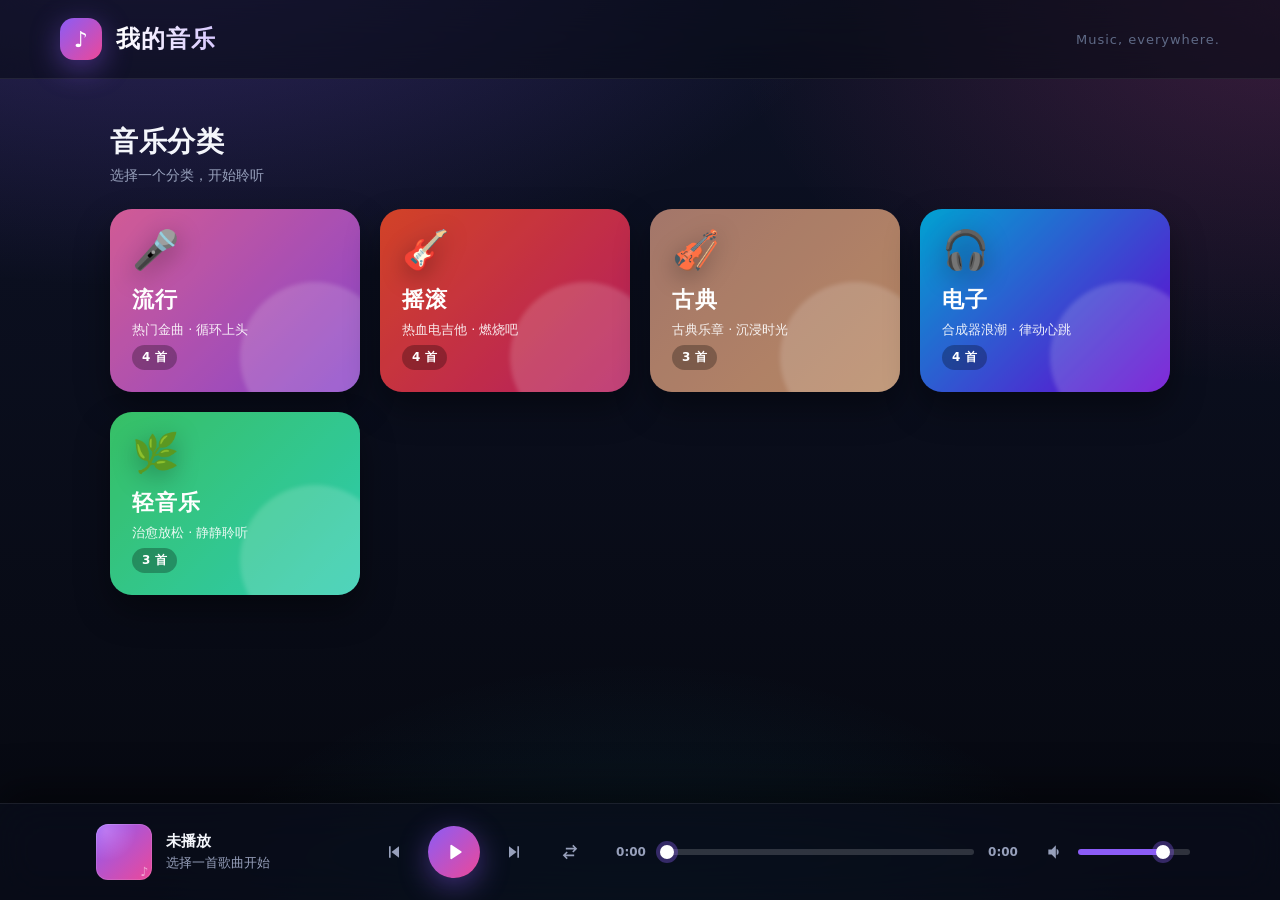
==== music-player/index.html @ e462b1aa "feat: 集成音乐播放器，新增文件查看/音乐播放双标签并修复资源文件加载 - 解压并集成 music-player（18 首本地音频 + playlist.txt + 播放器页面） - 顶层新增「文" ====
<!DOCTYPE html>
<html lang="zh-CN">
<head>
  <meta charset="UTF-8" />
  <meta name="viewport" content="width=device-width, initial-scale=1.0" />
  <meta name="theme-color" content="#0a0e1a" />
  <title>我的音乐 · Music Player</title>
  <link rel="stylesheet" href="style.css" />
</head>
<body>
  <!-- ===================== 顶部标题栏 ===================== -->
  <header class="app-header" id="appHeader">
    <div class="app-header__brand">
      <span class="app-header__logo">♪</span>
      <h1 class="app-header__title">我的音乐</h1>
    </div>
    <span class="app-header__tagline">Music, everywhere.</span>
  </header>

  <!-- ===================== 主内容区 ===================== -->
  <main class="app-main">
    <!-- 分类卡片视图 -->
    <section id="categoriesView" class="view categories-view">
      <div class="section-head">
        <h2 class="section-head__title">音乐分类</h2>
        <p class="section-head__hint">选择一个分类，开始聆听</p>
      </div>
      <div id="categoriesGrid" class="categories-grid"></div>
    </section>

    <!-- 歌曲列表视图 -->
    <section id="songsView" class="view songs-view is-hidden">
      <div class="songs-view__head">
        <button id="backToCategoriesBtn" class="back-btn" type="button" aria-label="返回分类">
          <span class="back-btn__arrow">←</span>
          <span>全部分类</span>
        </button>
        <div class="songs-view__titles">
          <h2 id="songsViewTitle" class="songs-view__title">分类</h2>
          <p id="songsViewSubtitle" class="songs-view__subtitle">0 首歌曲</p>
        </div>
      </div>
      <ul id="songsList" class="songs-list"></ul>
    </section>
  </main>

  <!-- ===================== 底部固定播放条 ===================== -->
  <footer id="miniPlayer" class="mini-player">
    <div class="mini-player__inner">
      <!-- 当前歌曲信息（点击进入播放详情页） -->
      <button id="miniTrackInfo" class="mini-track" type="button" aria-label="打开播放详情页">
        <span id="miniCover" class="mini-track__cover cover"></span>
        <span class="mini-track__meta">
          <span id="miniTitle" class="mini-track__title">未播放</span>
          <span id="miniArtist" class="mini-track__artist">选择一首歌曲开始</span>
        </span>
      </button>

      <!-- 播放控制 -->
      <div class="mini-player__controls">
        <button id="prevBtn" class="ctrl-btn" type="button" aria-label="上一首"></button>
        <button id="playPauseBtn" class="ctrl-btn ctrl-btn--primary" type="button" aria-label="播放/暂停"></button>
        <button id="nextBtn" class="ctrl-btn" type="button" aria-label="下一首"></button>
        <button id="miniMoveBtn" class="ctrl-btn" type="button" aria-label="移动到分类" title="移动到分类"></button>
      </div>

      <!-- 进度条 -->
      <div class="mini-player__progress">
        <span id="curTime" class="time-label">0:00</span>
        <input id="progressBar" class="range range--progress" type="range" min="0" max="100" step="0.1" value="0" aria-label="播放进度" />
        <span id="durTime" class="time-label">0:00</span>
      </div>

      <!-- 音量控制 -->
      <div class="mini-player__volume">
        <button id="muteBtn" class="icon-btn" type="button" aria-label="静音切换"></button>
        <input id="volumeBar" class="range range--volume" type="range" min="0" max="1" step="0.01" value="0.8" aria-label="音量" />
      </div>
    </div>
  </footer>

  <!-- ===================== 全屏播放详情页 ===================== -->
  <div id="nowPlayingView" class="now-playing is-hidden" aria-hidden="true">
    <div class="now-playing__bg"></div>
    <button id="closeNowPlayingBtn" class="now-playing__close" type="button" aria-label="关闭详情页">✕</button>

    <div class="now-playing__content">
      <!-- 旋转唱片 / 大封面 -->
      <div class="now-playing__art">
        <div class="vinyl" id="vinyl">
          <div class="vinyl__disc">
            <div id="npCover" class="vinyl__cover cover"></div>
          </div>
        </div>
      </div>

      <!-- 信息与控制面板 -->
      <div class="now-playing__panel">
        <span id="npCategory" class="now-playing__category">分类</span>
        <h2 id="npTitle" class="now-playing__title">歌名</h2>
        <p id="npArtist" class="now-playing__artist">歌手</p>
        <p id="npAlbum" class="now-playing__album">专辑</p>

        <div id="npLyrics" class="now-playing__lyrics"></div>

        <div class="now-playing__progress">
          <span id="npCurTime" class="time-label">0:00</span>
          <input id="npProgressBar" class="range range--progress" type="range" min="0" max="100" step="0.1" value="0" aria-label="播放进度" />
          <span id="npDurTime" class="time-label">0:00</span>
        </div>

        <div class="now-playing__controls">
          <button id="npPrevBtn" class="ctrl-btn" type="button" aria-label="上一首"></button>
          <button id="npPlayPauseBtn" class="ctrl-btn ctrl-btn--primary ctrl-btn--large" type="button" aria-label="播放/暂停"></button>
          <button id="npNextBtn" class="ctrl-btn" type="button" aria-label="下一首"></button>
          <button id="npMoveBtn" class="ctrl-btn" type="button" aria-label="移动到分类" title="移动到分类"></button>
        </div>
      </div>
    </div>
  </div>

  <!-- 移动到分类弹窗 -->
  <div id="moveModal" class="modal is-hidden" aria-hidden="true">
    <div class="modal__backdrop" data-close></div>
    <div class="modal__panel" role="dialog" aria-modal="true" aria-label="移动到分类">
      <h3 class="modal__title">移动《<span id="moveSongTitle"></span>》到分类</h3>
      <div id="moveCategoryList" class="modal__list"></div>
      <button id="moveCancelBtn" class="modal__cancel" type="button">取消</button>
    </div>
  </div>

  <!-- 音频元素 -->
  <audio id="audioEl" preload="metadata"></audio>

  <script src="app.js"></script>
</body>
</html>
---- music-player/style.css ----
/* =========================================================
 * 我的音乐 · 纯静态音乐播放器
 * 样式分区块：
 *   1. 变量与基础重置
 *   2. 顶部标题栏
 *   3. 通用布局 / 视图切换
 *   4. 分类卡片网格
 *   5. 歌曲列表
 *   6. 封面（CSS 渐变生成）
 *   7. 底部播放条
 *   8. 通用控件（按钮 / 滑块 / 时间）
 *   9. 全屏播放详情页（含黑胶唱片旋转）
 *  10. 响应式适配
 * ========================================================= */

/* -------------------- 1. 变量与基础重置 -------------------- */
:root {
  --bg-0: #06080f;
  --bg-1: #0d1226;
  --bg-2: #171d38;
  --surface: rgba(255, 255, 255, 0.055);
  --surface-strong: rgba(255, 255, 255, 0.1);
  --surface-hover: rgba(255, 255, 255, 0.13);
  --border: rgba(255, 255, 255, 0.08);
  --text: #f4f6fb;
  --text-dim: #97a0bb;
  --text-faint: #5f6a86;
  --accent: #8b5cf6;
  --accent-2: #ec4899;
  --accent-3: #22d3ee;
  --grad-accent: linear-gradient(135deg, var(--accent) 0%, var(--accent-2) 100%);
  --radius-lg: 22px;
  --radius-md: 16px;
  --radius-sm: 10px;
  --shadow-lg: 0 24px 60px rgba(0, 0, 0, 0.55);
  --shadow-glow: 0 8px 30px rgba(139, 92, 246, 0.45);
  --mini-h: 96px;
  --ease: cubic-bezier(0.22, 1, 0.36, 1);
}

* {
  margin: 0;
  padding: 0;
  box-sizing: border-box;
}

html {
  -webkit-text-size-adjust: 100%;
}

body {
  min-height: 100vh;
  font-family: "PingFang SC", "Hiragino Sans GB", "Microsoft YaHei", system-ui, -apple-system, "Segoe UI", Roboto, sans-serif;
  color: var(--text);
  background:
    radial-gradient(1200px 600px at 12% -8%, rgba(139, 92, 246, 0.28), transparent 60%),
    radial-gradient(1000px 700px at 100% 0%, rgba(236, 72, 153, 0.2), transparent 55%),
    radial-gradient(900px 700px at 50% 120%, rgba(34, 211, 238, 0.14), transparent 60%),
    linear-gradient(180deg, var(--bg-1) 0%, var(--bg-0) 100%);
  background-attachment: fixed;
  -webkit-font-smoothing: antialiased;
  overflow-x: hidden;
}

button {
  font-family: inherit;
  color: inherit;
  background: none;
  border: none;
  cursor: pointer;
}

.is-hidden {
  display: none !important;
}

/* -------------------- 2. 顶部标题栏 -------------------- */
.app-header {
  position: sticky;
  top: 0;
  z-index: 30;
  display: flex;
  align-items: center;
  justify-content: space-between;
  gap: 16px;
  padding: 18px clamp(18px, 5vw, 60px);
  background: rgba(8, 11, 20, 0.6);
  backdrop-filter: blur(18px);
  -webkit-backdrop-filter: blur(18px);
  border-bottom: 1px solid var(--border);
}

.app-header__brand {
  display: flex;
  align-items: center;
  gap: 14px;
}

.app-header__logo {
  display: grid;
  place-items: center;
  width: 42px;
  height: 42px;
  border-radius: 14px;
  font-size: 22px;
  color: #fff;
  background: var(--grad-accent);
  box-shadow: var(--shadow-glow);
  animation: floatLogo 4s var(--ease) infinite;
}

@keyframes floatLogo {
  0%, 100% { transform: translateY(0) rotate(-4deg); }
  50% { transform: translateY(-4px) rotate(4deg); }
}

.app-header__title {
  font-size: clamp(19px, 2.4vw, 24px);
  font-weight: 800;
  letter-spacing: 1px;
  background: linear-gradient(90deg, #fff 0%, #d8c9ff 100%);
  -webkit-background-clip: text;
  background-clip: text;
  -webkit-text-fill-color: transparent;
}

.app-header__tagline {
  font-size: 13px;
  color: var(--text-faint);
  letter-spacing: 1px;
}

/* -------------------- 3. 通用布局 / 视图切换 -------------------- */
.app-main {
  max-width: 1180px;
  margin: 0 auto;
  padding: clamp(22px, 4vw, 44px) clamp(18px, 5vw, 60px) calc(var(--mini-h) + 60px);
}

.view {
  animation: viewFade 0.5s var(--ease);
}

@keyframes viewFade {
  from { opacity: 0; transform: translateY(14px); }
  to { opacity: 1; transform: translateY(0); }
}

.section-head {
  margin-bottom: 24px;
}

.section-head__title {
  font-size: clamp(20px, 3vw, 28px);
  font-weight: 800;
  letter-spacing: 0.5px;
}

.section-head__hint {
  margin-top: 6px;
  font-size: 14px;
  color: var(--text-dim);
}

/* -------------------- 4. 分类卡片网格 -------------------- */
.categories-grid {
  display: grid;
  grid-template-columns: repeat(auto-fill, minmax(230px, 1fr));
  gap: 20px;
}

.category-card {
  position: relative;
  display: flex;
  flex-direction: column;
  align-items: flex-start;
  gap: 6px;
  min-height: 168px;
  padding: 22px;
  border-radius: var(--radius-lg);
  text-align: left;
  color: #fff;
  overflow: hidden;
  isolation: isolate;
  box-shadow: 0 16px 34px rgba(0, 0, 0, 0.38);
  transition: transform 0.4s var(--ease), box-shadow 0.4s var(--ease);
}

.category-card::before {
  content: "";
  position: absolute;
  inset: 0;
  z-index: -1;
  background: rgba(0, 0, 0, 0.18);
  transition: background 0.4s var(--ease);
}

.category-card::after {
  content: "";
  position: absolute;
  right: -30px;
  bottom: -40px;
  z-index: -1;
  width: 150px;
  height: 150px;
  border-radius: 50%;
  background: rgba(255, 255, 255, 0.16);
  filter: blur(2px);
  transition: transform 0.5s var(--ease);
}

.category-card:hover {
  transform: translateY(-8px) scale(1.015);
  box-shadow: 0 28px 50px rgba(0, 0, 0, 0.5);
}

.category-card:hover::before {
  background: rgba(0, 0, 0, 0.05);
}

.category-card:hover::after {
  transform: scale(1.35) translate(-6px, -6px);
}

.category-card:active {
  transform: translateY(-3px) scale(1.0);
}

.category-card__icon {
  font-size: 38px;
  line-height: 1;
  filter: drop-shadow(0 6px 12px rgba(0, 0, 0, 0.35));
  transition: transform 0.4s var(--ease);
}

.category-card:hover .category-card__icon {
  transform: translateY(-2px) rotate(-8deg) scale(1.1);
}

.category-card__name {
  margin-top: 10px;
  font-size: 22px;
  font-weight: 800;
  letter-spacing: 1px;
}

.category-card__desc {
  font-size: 13px;
  opacity: 0.9;
}

.category-card__count {
  margin-top: auto;
  font-size: 12px;
  font-weight: 600;
  padding: 4px 10px;
  border-radius: 999px;
  background: rgba(0, 0, 0, 0.28);
  backdrop-filter: blur(4px);
}

/* -------------------- 5. 歌曲列表 -------------------- */
.songs-view__head {
  display: flex;
  align-items: center;
  gap: 18px;
  margin-bottom: 22px;
}

.back-btn {
  display: inline-flex;
  align-items: center;
  gap: 8px;
  padding: 9px 16px;
  font-size: 14px;
  font-weight: 600;
  color: var(--text-dim);
  border-radius: 999px;
  background: var(--surface);
  border: 1px solid var(--border);
  transition: all 0.3s var(--ease);
}

.back-btn:hover {
  color: var(--text);
  background: var(--surface-hover);
  transform: translateX(-3px);
}

.back-btn__arrow {
  font-size: 16px;
}

.songs-view__title {
  font-size: clamp(22px, 3.4vw, 32px);
  font-weight: 800;
  letter-spacing: 1px;
}

.songs-view__subtitle {
  margin-top: 4px;
  font-size: 13px;
  color: var(--text-dim);
}

.songs-list {
  list-style: none;
  display: flex;
  flex-direction: column;
  gap: 8px;
}

.song-row {
  display: grid;
  grid-template-columns: 40px 52px 1fr 40px 40px;
  align-items: center;
  gap: 16px;
  padding: 10px 16px;
  border-radius: var(--radius-md);
  cursor: pointer;
  border: 1px solid transparent;
  transition: background 0.28s var(--ease), transform 0.28s var(--ease), border-color 0.28s var(--ease);
}

.song-row:hover {
  background: var(--surface);
  transform: translateX(4px);
}

.song-row.is-active {
  background: linear-gradient(90deg, rgba(139, 92, 246, 0.22), rgba(236, 72, 153, 0.1));
  border-color: rgba(139, 92, 246, 0.4);
}

.song-row__index {
  font-size: 14px;
  font-weight: 700;
  color: var(--text-faint);
  text-align: center;
  font-variant-numeric: tabular-nums;
}

.song-row.is-active .song-row__index {
  color: var(--accent);
}

.song-row__cover {
  width: 52px;
  height: 52px;
  border-radius: 12px;
}

.song-row__meta {
  display: flex;
  flex-direction: column;
  gap: 3px;
  min-width: 0;
}

.song-row__title {
  font-size: 15.5px;
  font-weight: 700;
  white-space: nowrap;
  overflow: hidden;
  text-overflow: ellipsis;
}

.song-row__artist {
  font-size: 12.5px;
  color: var(--text-dim);
  white-space: nowrap;
  overflow: hidden;
  text-overflow: ellipsis;
}

.song-row__play {
  justify-self: center;
  font-size: 13px;
  color: var(--text-faint);
  transition: color 0.25s var(--ease), transform 0.25s var(--ease);
}

.song-row:hover .song-row__play {
  color: var(--text);
  transform: scale(1.2);
}

.song-row.is-active .song-row__play {
  color: var(--accent);
}

/* -------------------- 6. 封面（CSS 渐变生成） -------------------- */
.cover {
  position: relative;
  display: grid;
  place-items: center;
  overflow: hidden;
  color: #fff;
  background-image: linear-gradient(135deg, #8b5cf6, #ec4899);
  box-shadow: inset 0 0 0 1px rgba(255, 255, 255, 0.12);
}

.cover::before {
  content: "";
  position: absolute;
  inset: 0;
  background: radial-gradient(120% 120% at 18% 12%, rgba(255, 255, 255, 0.35), transparent 45%);
  mix-blend-mode: overlay;
}

.cover::after {
  content: "♪";
  position: absolute;
  right: 6%;
  bottom: 2%;
  font-size: 0.95em;
  opacity: 0.5;
  line-height: 1;
}

.cover__letter {
  position: relative;
  z-index: 1;
  font-size: 1.2rem;
  font-weight: 800;
  text-shadow: 0 2px 8px rgba(0, 0, 0, 0.3);
}

.vinyl__cover .cover__letter {
  font-size: 3.2rem;
}

.vinyl__cover.cover::after {
  font-size: 1.6rem;
  opacity: 0.4;
}

/* -------------------- 7. 底部播放条 -------------------- */
.mini-player {
  position: fixed;
  left: 0;
  right: 0;
  bottom: 0;
  z-index: 40;
  background: rgba(10, 14, 26, 0.78);
  backdrop-filter: blur(22px) saturate(140%);
  -webkit-backdrop-filter: blur(22px) saturate(140%);
  border-top: 1px solid var(--border);
  box-shadow: 0 -12px 40px rgba(0, 0, 0, 0.5);
}

.mini-player__inner {
  max-width: 1180px;
  margin: 0 auto;
  display: flex;
  align-items: center;
  gap: 22px;
  padding: 14px clamp(14px, 4vw, 40px);
  min-height: var(--mini-h);
}

/* 当前歌曲信息 */
.mini-track {
  display: flex;
  align-items: center;
  gap: 14px;
  flex: 0 1 260px;
  min-width: 0;
  padding: 6px 10px 6px 6px;
  border-radius: 14px;
  text-align: left;
  transition: background 0.3s var(--ease);
}

.mini-track:hover {
  background: var(--surface);
}

.mini-track__cover {
  flex: 0 0 auto;
  width: 56px;
  height: 56px;
  border-radius: 12px;
  transition: transform 0.3s var(--ease);
}

.mini-track:hover .mini-track__cover {
  transform: scale(1.05);
}

.mini-track__meta {
  display: flex;
  flex-direction: column;
  gap: 4px;
  min-width: 0;
}

.mini-track__title {
  font-size: 15px;
  font-weight: 700;
  white-space: nowrap;
  overflow: hidden;
  text-overflow: ellipsis;
}

.mini-track__artist {
  font-size: 12.5px;
  color: var(--text-dim);
  white-space: nowrap;
  overflow: hidden;
  text-overflow: ellipsis;
}

/* 播放控制 */
.mini-player__controls {
  display: flex;
  align-items: center;
  gap: 12px;
  flex: 0 0 auto;
}

/* 进度条 */
.mini-player__progress {
  display: flex;
  align-items: center;
  gap: 12px;
  flex: 1 1 auto;
  min-width: 160px;
}

.range--progress {
  flex: 1 1 auto;
  width: 100%;
}

/* 音量 */
.mini-player__volume {
  display: flex;
  align-items: center;
  gap: 10px;
  flex: 0 0 auto;
  width: 148px;
}

.range--volume {
  width: 100%;
}

/* -------------------- 8. 通用控件 -------------------- */
.ctrl-btn {
  display: grid;
  place-items: center;
  width: 44px;
  height: 44px;
  border-radius: 50%;
  color: var(--text-dim);
  transition: color 0.25s var(--ease), background 0.25s var(--ease), transform 0.2s var(--ease);
}

.ctrl-btn:hover {
  color: var(--text);
  background: var(--surface);
}

.ctrl-btn:active {
  transform: scale(0.92);
}

.ctrl-btn--primary {
  width: 52px;
  height: 52px;
  color: #fff;
  background: var(--grad-accent);
  box-shadow: var(--shadow-glow);
}

.ctrl-btn--primary:hover {
  color: #fff;
  background: var(--grad-accent);
  filter: brightness(1.1);
  transform: scale(1.06);
}

.ctrl-btn--large {
  width: 68px;
  height: 68px;
}

.icon-btn {
  display: grid;
  place-items: center;
  width: 34px;
  height: 34px;
  border-radius: 50%;
  color: var(--text-dim);
  transition: color 0.25s var(--ease), background 0.25s var(--ease);
}

.icon-btn:hover {
  color: var(--text);
  background: var(--surface);
}

.time-label {
  font-size: 12px;
  font-weight: 600;
  color: var(--text-dim);
  font-variant-numeric: tabular-nums;
  min-width: 34px;
  text-align: center;
}

/* 自定义滑块 */
.range {
  -webkit-appearance: none;
  appearance: none;
  height: 6px;
  border-radius: 999px;
  background: rgba(255, 255, 255, 0.16);
  outline: none;
  cursor: pointer;
  transition: height 0.15s var(--ease);
}

.range:hover {
  height: 8px;
}

.range::-webkit-slider-thumb {
  -webkit-appearance: none;
  appearance: none;
  width: 14px;
  height: 14px;
  border-radius: 50%;
  background: #fff;
  box-shadow: 0 0 0 4px rgba(139, 92, 246, 0.35);
  transition: transform 0.15s var(--ease), box-shadow 0.15s var(--ease);
}

.range:hover::-webkit-slider-thumb {
  transform: scale(1.15);
  box-shadow: 0 0 0 5px rgba(139, 92, 246, 0.45);
}

.range::-moz-range-thumb {
  width: 14px;
  height: 14px;
  border: none;
  border-radius: 50%;
  background: #fff;
  box-shadow: 0 0 0 4px rgba(139, 92, 246, 0.35);
}

.range::-moz-range-track {
  height: 6px;
  border-radius: 999px;
  background: transparent;
}

/* -------------------- 9. 全屏播放详情页 -------------------- */
.now-playing {
  position: fixed;
  inset: 0;
  z-index: 60;
  display: flex;
  align-items: center;
  justify-content: center;
  padding: clamp(20px, 4vw, 60px);
  opacity: 1;
  visibility: visible;
  transition: opacity 0.45s var(--ease), visibility 0.45s var(--ease);
}

.now-playing.is-hidden {
  display: flex !important;
  opacity: 0;
  visibility: hidden;
  pointer-events: none;
}

.now-playing__bg {
  position: absolute;
  inset: 0;
  z-index: -1;
  background:
    radial-gradient(900px 700px at 20% 10%, rgba(139, 92, 246, 0.45), transparent 55%),
    radial-gradient(900px 700px at 85% 90%, rgba(236, 72, 153, 0.38), transparent 55%),
    linear-gradient(160deg, #0a0d1a 0%, #05070e 100%);
  transition: background 0.6s var(--ease);
}

.now-playing__close {
  position: absolute;
  top: clamp(16px, 3vw, 30px);
  left: clamp(16px, 3vw, 30px);
  width: 46px;
  height: 46px;
  border-radius: 50%;
  font-size: 18px;
  color: var(--text);
  background: var(--surface);
  border: 1px solid var(--border);
  backdrop-filter: blur(8px);
  transition: all 0.3s var(--ease);
  z-index: 2;
}

.now-playing__close:hover {
  background: var(--surface-hover);
  transform: rotate(90deg);
}

.now-playing__content {
  display: flex;
  align-items: center;
  justify-content: center;
  gap: clamp(30px, 6vw, 90px);
  width: 100%;
  max-width: 1080px;
  transform: translateY(0) scale(1);
  transition: transform 0.5s var(--ease);
}

.now-playing.is-hidden .now-playing__content {
  transform: translateY(30px) scale(0.96);
}

/* 唱片 / 黑胶 */
.now-playing__art {
  flex: 0 0 auto;
}

.vinyl {
  position: relative;
  width: clamp(230px, 32vw, 340px);
  height: clamp(230px, 32vw, 340px);
  border-radius: 50%;
  display: grid;
  place-items: center;
  background:
    repeating-radial-gradient(circle at center, #17171c 0 2px, #0e0e12 2px 4px);
  box-shadow:
    0 30px 70px rgba(0, 0, 0, 0.65),
    inset 0 0 40px rgba(0, 0, 0, 0.9),
    0 0 0 10px rgba(255, 255, 255, 0.03);
}

.vinyl::after {
  content: "";
  position: absolute;
  width: 14px;
  height: 14px;
  border-radius: 50%;
  background: var(--bg-0);
  box-shadow: inset 0 0 0 4px rgba(255, 255, 255, 0.15);
}

.vinyl__disc {
  width: 66%;
  height: 66%;
  border-radius: 50%;
  animation: spin 14s linear infinite;
  animation-play-state: paused;
}

.now-playing.is-playing .vinyl__disc {
  animation-play-state: running;
}

.vinyl__cover {
  width: 100%;
  height: 100%;
  border-radius: 50%;
  box-shadow: 0 0 0 6px rgba(0, 0, 0, 0.55), inset 0 0 30px rgba(0, 0, 0, 0.35);
}

@keyframes spin {
  to { transform: rotate(360deg); }
}

/* 信息面板 */
.now-playing__panel {
  flex: 1 1 auto;
  min-width: 0;
  max-width: 460px;
}

.now-playing__category {
  display: inline-block;
  font-size: 12px;
  font-weight: 700;
  letter-spacing: 1px;
  padding: 5px 12px;
  border-radius: 999px;
  color: #fff;
  background: var(--grad-accent);
  box-shadow: var(--shadow-glow);
}

.now-playing__title {
  margin-top: 16px;
  font-size: clamp(26px, 4vw, 40px);
  font-weight: 800;
  line-height: 1.15;
  letter-spacing: 0.5px;
}

.now-playing__artist {
  margin-top: 8px;
  font-size: 17px;
  font-weight: 600;
  color: #d9d3f7;
}

.now-playing__album {
  margin-top: 4px;
  font-size: 13.5px;
  color: var(--text-dim);
}

/* 歌词 */
.now-playing__lyrics {
  margin: 22px 0 6px;
  max-height: 150px;
  overflow-y: auto;
  padding-right: 8px;
  scrollbar-width: thin;
  scrollbar-color: rgba(255, 255, 255, 0.2) transparent;
}

.now-playing__lyrics::-webkit-scrollbar {
  width: 6px;
}

.now-playing__lyrics::-webkit-scrollbar-thumb {
  background: rgba(255, 255, 255, 0.2);
  border-radius: 999px;
}

.lyrics-line {
  font-size: 14px;
  line-height: 1.9;
  color: var(--text-dim);
  transition: color 0.3s var(--ease);
}

.lyrics-line:hover {
  color: var(--text);
}

/* 详情页进度 */
.now-playing__progress {
  display: flex;
  align-items: center;
  gap: 12px;
  margin-top: 18px;
}

.now-playing__progress .range {
  flex: 1 1 auto;
}

/* 详情页控制 */
.now-playing__controls {
  display: flex;
  align-items: center;
  justify-content: center;
  gap: 26px;
  margin-top: 26px;
}

/* -------------------- 10. 响应式适配 -------------------- */
@media (max-width: 860px) {
  .mini-player__inner {
    flex-wrap: wrap;
    gap: 10px 16px;
    padding: 12px 16px;
  }

  .mini-track {
    flex: 1 1 auto;
    min-width: 0;
  }

  .mini-player__controls {
    order: 2;
  }

  .mini-player__progress {
    order: 4;
    flex: 1 1 100%;
    min-width: 0;
  }

  .mini-player__volume {
    order: 3;
    width: 120px;
  }
}

@media (max-width: 720px) {
  .now-playing__content {
    flex-direction: column;
    gap: 26px;
    text-align: center;
    max-height: 100%;
    overflow-y: auto;
    padding-bottom: 20px;
  }

  .now-playing__panel {
    max-width: 100%;
  }

  .now-playing__lyrics {
    text-align: center;
    max-height: 110px;
  }

  .now-playing__art {
    margin-top: 20px;
  }
}

@media (max-width: 560px) {
  .categories-grid {
    grid-template-columns: repeat(auto-fill, minmax(150px, 1fr));
    gap: 14px;
  }

  .category-card {
    min-height: 148px;
    padding: 18px;
  }

  .category-card__icon {
    font-size: 32px;
  }

  .category-card__name {
    font-size: 18px;
  }

  .app-header__tagline {
    display: none;
  }

  .song-row {
    grid-template-columns: 30px 46px 1fr 30px 30px;
    gap: 12px;
    padding: 8px 10px;
  }

  .song-row__cover {
    width: 46px;
    height: 46px;
  }

  .mini-player__volume {
    display: none;
  }

  .now-playing__controls {
    gap: 18px;
  }
}


/* 清单加载失败提示 */
.load-error {
  grid-column: 1 / -1;
  padding: 22px 24px;
  border-radius: 14px;
  background: rgba(255, 80, 80, 0.12);
  border: 1px solid rgba(255, 80, 80, 0.35);
  color: #ffb4b4;
  font-size: 14px;
  line-height: 1.7;
}


/* ============ 移动分类：歌曲行按钮 / 弹窗 / 提示 ============ */
.song-row__move {
  justify-self: center;
  font-size: 15px;
  color: var(--text-faint);
  opacity: 0.55;
  cursor: pointer;
  transition: color 0.25s var(--ease), transform 0.25s var(--ease), opacity 0.25s var(--ease);
}
.song-row:hover .song-row__move { opacity: 1; color: var(--text); }
.song-row__move:hover { color: var(--accent); transform: scale(1.2); }

.modal { position: fixed; inset: 0; z-index: 70; display: grid; place-items: center; }
.modal.is-hidden { display: none; }
.modal__backdrop {
  position: absolute; inset: 0; background: rgba(0,0,0,0.55);
  backdrop-filter: blur(4px); animation: fadeIn 0.2s var(--ease);
}
.modal__panel {
  position: relative; width: min(90vw, 460px); max-height: 80vh; overflow: auto;
  padding: 22px; border-radius: 18px;
  background: var(--surface-solid, #171b2b);
  border: 1px solid rgba(255,255,255,0.1);
  box-shadow: 0 24px 60px rgba(0,0,0,0.5);
  animation: popIn 0.22s var(--ease);
}
.modal__title { font-size: 16px; font-weight: 700; margin-bottom: 16px; color: var(--text); }
.modal__title span { color: var(--accent); }
.modal__list { display: grid; grid-template-columns: repeat(2, 1fr); gap: 10px; }
.modal__cat {
  display: flex; align-items: center; gap: 8px; padding: 12px 14px;
  border-radius: 12px; color: #fff; font-weight: 600; font-size: 14px;
  cursor: pointer; border: none; text-align: left;
  transition: transform 0.18s var(--ease), filter 0.18s var(--ease);
}
.modal__cat:hover { transform: translateY(-2px); filter: brightness(1.08); }
.modal__cat-icon { font-size: 18px; }
.modal__empty { color: var(--text-dim); font-size: 14px; grid-column: 1 / -1; }
.modal__cancel {
  margin-top: 18px; width: 100%; padding: 11px; border-radius: 12px;
  background: rgba(255,255,255,0.08); color: var(--text); font-size: 14px;
  cursor: pointer; border: none; transition: background 0.2s var(--ease);
}
.modal__cancel:hover { background: rgba(255,255,255,0.16); }

.toast {
  position: fixed; left: 50%; bottom: 110px; transform: translateX(-50%) translateY(12px);
  z-index: 80; padding: 11px 20px; border-radius: 999px;
  background: rgba(30,34,52,0.96); color: #fff; font-size: 14px;
  border: 1px solid rgba(255,255,255,0.12); box-shadow: 0 12px 30px rgba(0,0,0,0.4);
  opacity: 0; pointer-events: none;
  transition: opacity 0.25s var(--ease), transform 0.25s var(--ease);
}
.toast.is-show { opacity: 1; transform: translateX(-50%) translateY(0); }

@keyframes fadeIn { from { opacity: 0; } to { opacity: 1; } }
@keyframes popIn { from { opacity: 0; transform: scale(0.94) translateY(8px); } to { opacity: 1; transform: scale(1) translateY(0); } }
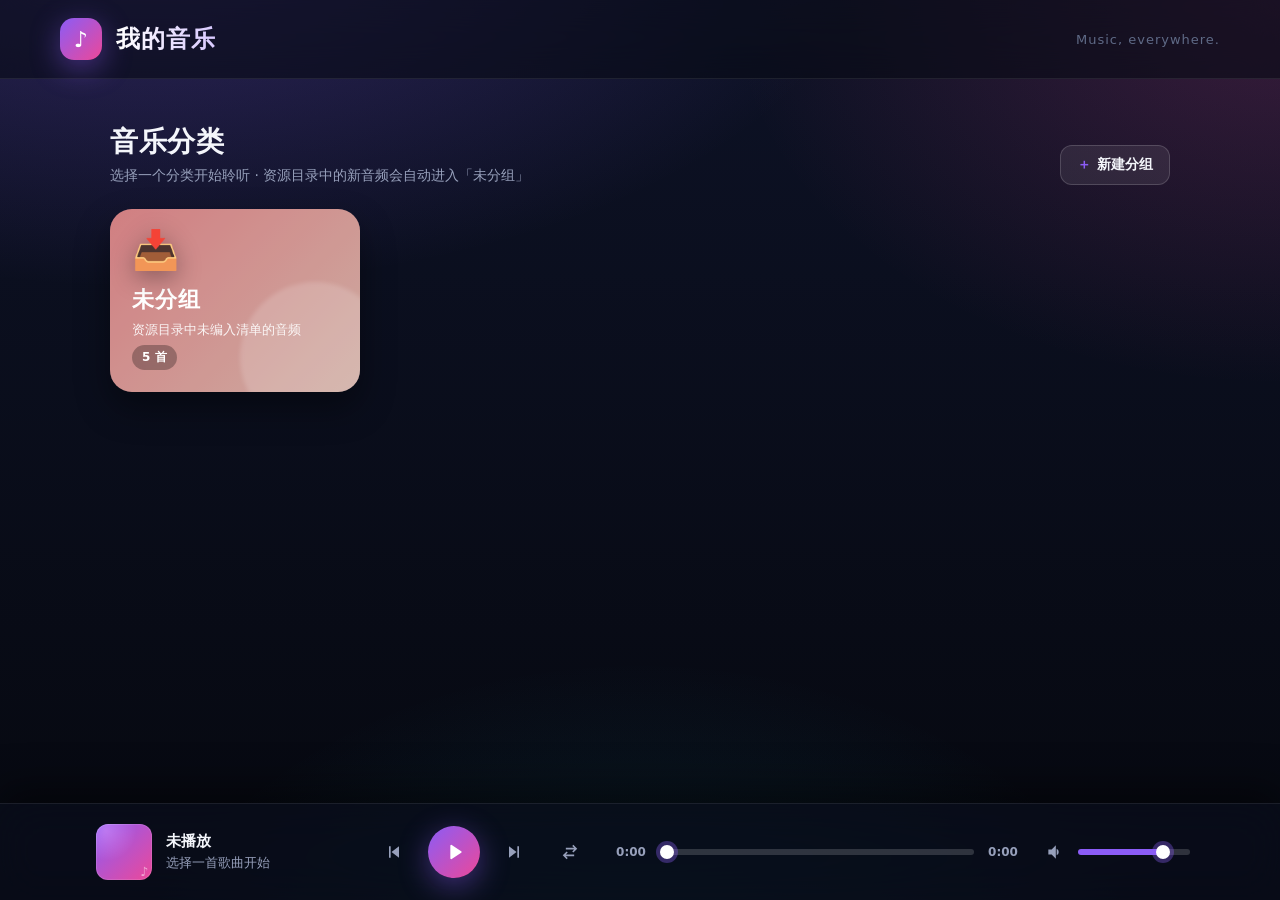
==== commit 777e0357: "refactor: 拆分 readme-view/ 与 music-player/ 两目录 + 根门户页；播放器支持自动识别/未分组/新建分组 - 目录重构：README 查看器迁入 readme-v" ====
--- a/music-player/index.html
+++ b/music-player/index.html
@@ -22,8 +22,13 @@
     <!-- 分类卡片视图 -->
     <section id="categoriesView" class="view categories-view">
       <div class="section-head">
-        <h2 class="section-head__title">音乐分类</h2>
-        <p class="section-head__hint">选择一个分类，开始聆听</p>
+        <div class="section-head__text">
+          <h2 class="section-head__title">音乐分类</h2>
+          <p class="section-head__hint">选择一个分类开始聆听 · 资源目录中的新音频会自动进入「未分组」</p>
+        </div>
+        <button id="createGroupBtn" class="create-group-btn" type="button">
+          <span class="create-group-btn__plus">＋</span>新建分组
+        </button>
       </div>
       <div id="categoriesGrid" class="categories-grid"></div>
     </section>
@@ -129,6 +134,19 @@
     </div>
   </div>
 
+  <!-- 新建分组弹窗 -->
+  <div id="createGroupModal" class="modal is-hidden" aria-hidden="true">
+    <div class="modal__backdrop" data-close-cg></div>
+    <div class="modal__panel" role="dialog" aria-modal="true" aria-label="新建分组">
+      <h3 class="modal__title">新建分组</h3>
+      <input id="createGroupInput" class="modal__input" type="text" placeholder="输入分组名称，例如：我的最爱" maxlength="20" autocomplete="off" />
+      <div class="modal__actions">
+        <button id="createGroupConfirm" class="modal__confirm" type="button">创建</button>
+        <button id="createGroupCancel" class="modal__cancel" type="button">取消</button>
+      </div>
+    </div>
+  </div>
+
   <!-- 音频元素 -->
   <audio id="audioEl" preload="metadata"></audio>
 
--- a/music-player/style.css
+++ b/music-player/style.css
@@ -1036,3 +1036,63 @@
 
 @keyframes fadeIn { from { opacity: 0; } to { opacity: 1; } }
 @keyframes popIn { from { opacity: 0; transform: scale(0.94) translateY(8px); } to { opacity: 1; transform: scale(1) translateY(0); } }
+
+/* ============================================================
+   新增：分类页“新建分组”按钮 + 新建分组弹窗
+   ============================================================ */
+.section-head {
+  display: flex;
+  align-items: flex-end;
+  justify-content: space-between;
+  gap: 16px;
+  flex-wrap: wrap;
+}
+.section-head__text { min-width: 0; }
+
+.create-group-btn {
+  display: inline-flex;
+  align-items: center;
+  gap: 6px;
+  padding: 10px 16px;
+  border-radius: 12px;
+  border: 1px solid rgba(255, 255, 255, 0.16);
+  background: rgba(255, 255, 255, 0.08);
+  color: var(--text);
+  font-size: 14px;
+  font-weight: 600;
+  cursor: pointer;
+  white-space: nowrap;
+  transition: background 0.18s var(--ease, ease), border-color 0.18s var(--ease, ease);
+}
+.create-group-btn:hover { background: rgba(255, 255, 255, 0.16); border-color: var(--accent); }
+.create-group-btn__plus { color: var(--accent); font-weight: 800; }
+
+.modal__input {
+  width: 100%;
+  padding: 12px 14px;
+  border-radius: 12px;
+  border: 1px solid rgba(255, 255, 255, 0.16);
+  background: rgba(255, 255, 255, 0.06);
+  color: var(--text);
+  font-size: 15px;
+  outline: none;
+  transition: border-color 0.18s ease;
+}
+.modal__input::placeholder { color: var(--text-dim, #8891a8); }
+.modal__input:focus { border-color: var(--accent); }
+
+.modal__actions { display: flex; gap: 10px; margin-top: 18px; }
+.modal__actions .modal__cancel { margin-top: 0; flex: 1; width: auto; }
+.modal__confirm {
+  flex: 1;
+  padding: 11px;
+  border-radius: 12px;
+  background: var(--accent);
+  color: #fff;
+  font-size: 14px;
+  font-weight: 700;
+  cursor: pointer;
+  border: none;
+  transition: filter 0.18s ease;
+}
+.modal__confirm:hover { filter: brightness(1.08); }
